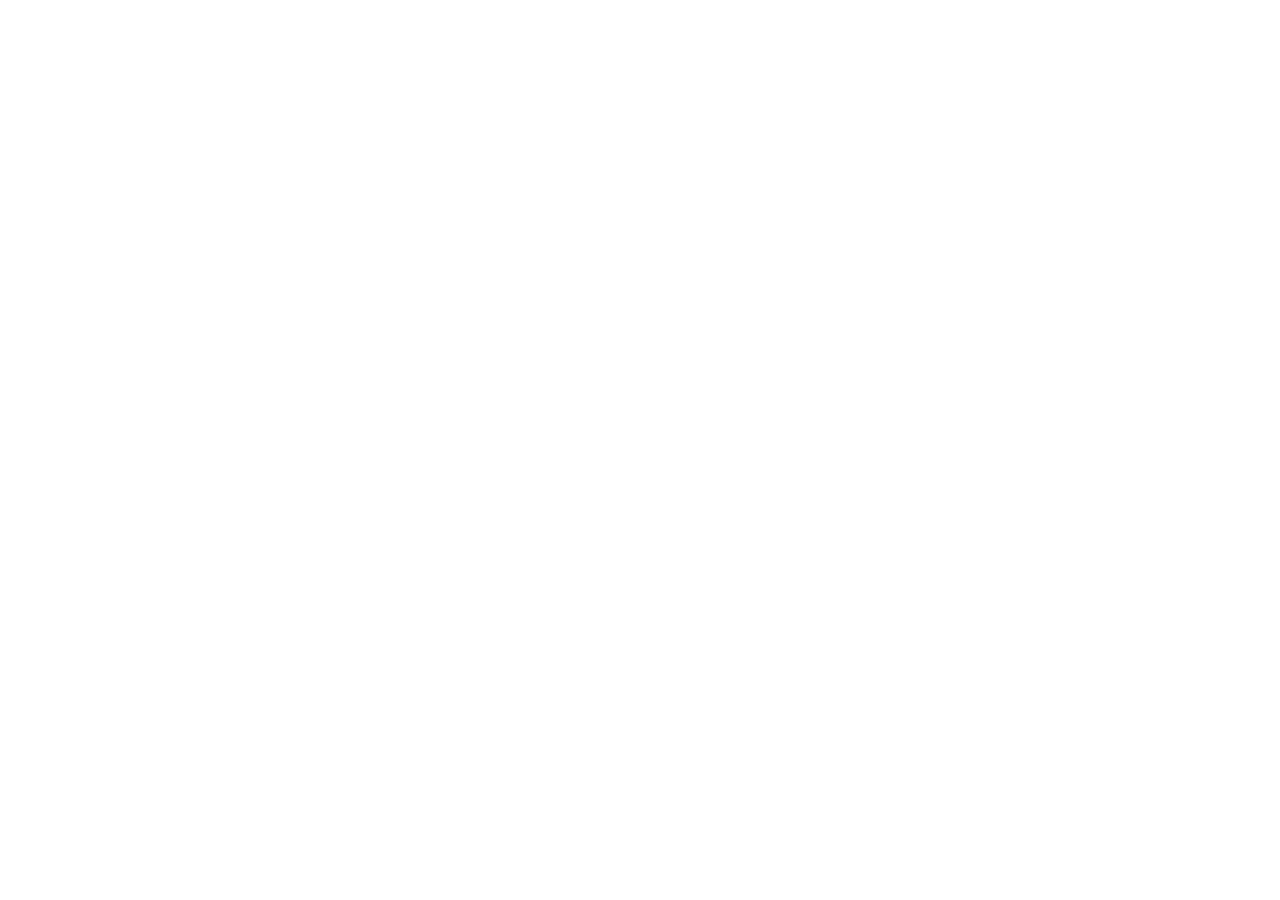
==== frontend-1-practice/index.html @ dd5604a0 "Initial commit" ====
<!DOCTYPE html>
<html lang="ru">
  <head>
    <meta charset="UTF-8" />
    <meta name="viewport" content="width=device-width, initial-scale=1.0" />
    <title>Выбор даты и времени</title>
    <link rel="stylesheet" href="styles.css" />
  </head>
  <body>
    <!--
      ЗАДАНИЕ
      ========
      Сверстать страницу выбора даты и времени по своему макету.

      Пока это только вёрстка. Никакого JavaScript — ни кликов,
      ни переходов, ни выбора дня. Всё статично.

      Стили пишите в styles.css. Разметку — здесь.
    -->

    <div class="page">
      <!-- Начните отсюда. Разметьте шапку, основную область
           с календарём и слотами, подвал. -->
    </div>
  </body>
</html>
---- frontend-1-practice/styles.css ----
/* Стили страницы.
   Пишите здесь. */

* {
  margin: 0;
  padding: 0;
  box-sizing: border-box;
}

body {
  min-height: 100vh;
  font-family: sans-serif;
}
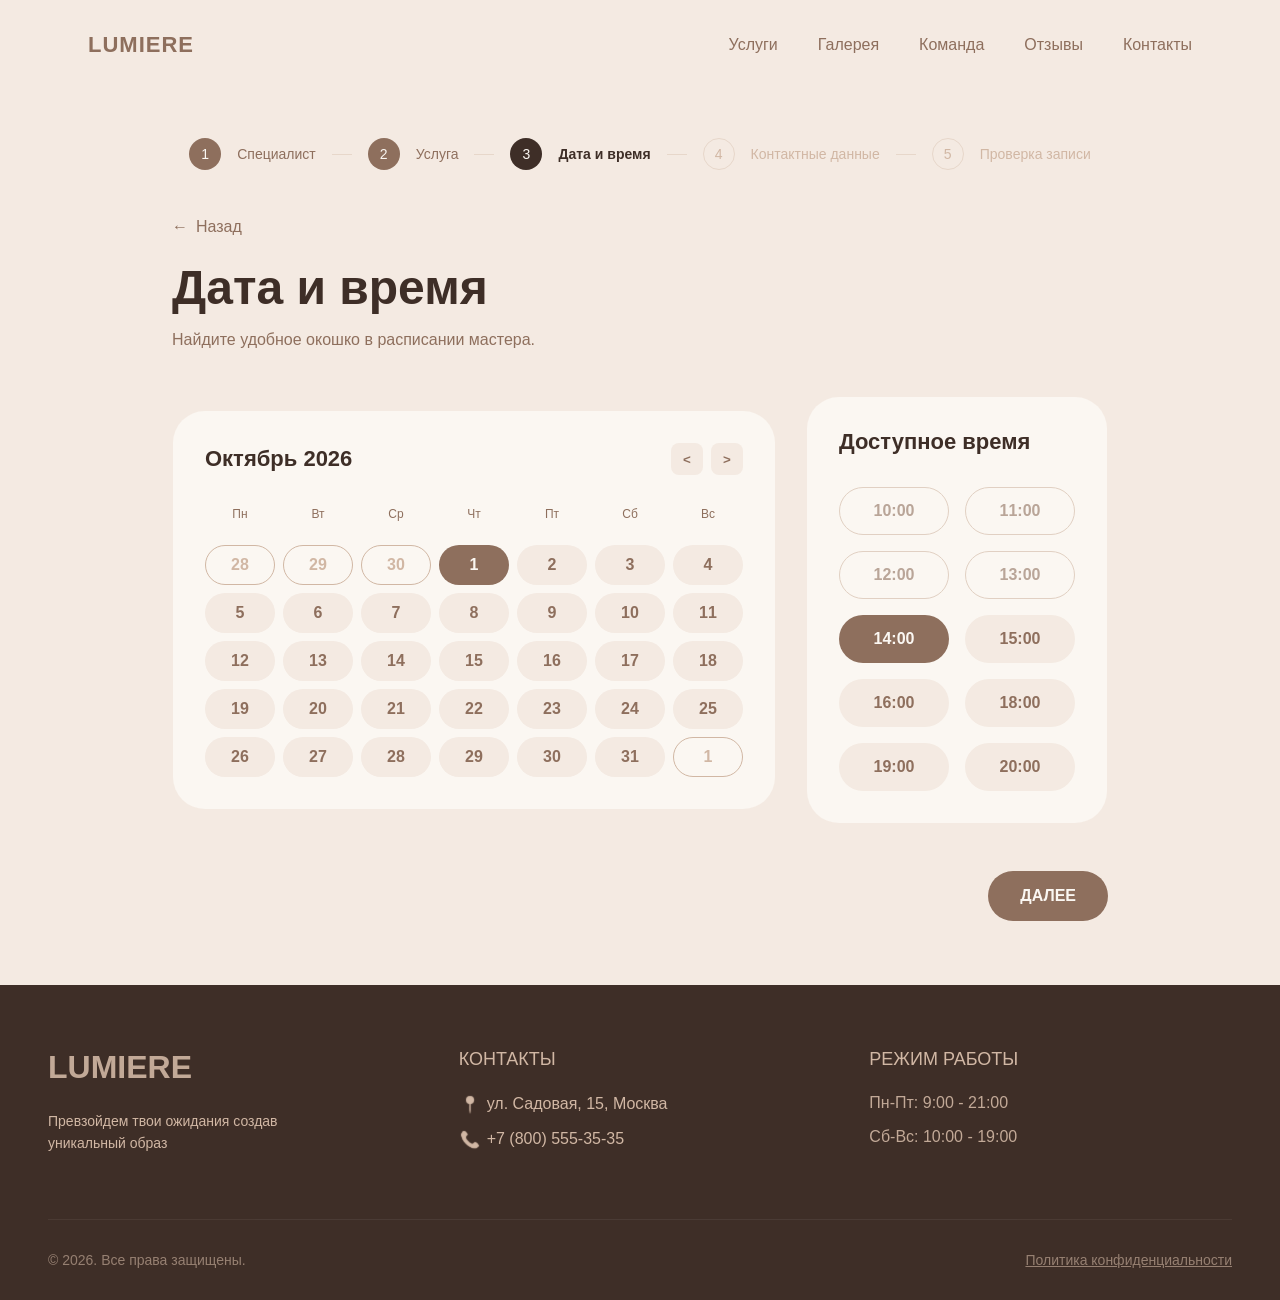
==== commit 0269d03c: "Задание 1. HTML/CSS" ====
--- a/frontend-1-practice/index.html
+++ b/frontend-1-practice/index.html
@@ -1,26 +1,185 @@
 <!DOCTYPE html>
 <html lang="ru">
-  <head>
-    <meta charset="UTF-8" />
-    <meta name="viewport" content="width=device-width, initial-scale=1.0" />
-    <title>Выбор даты и времени</title>
-    <link rel="stylesheet" href="styles.css" />
-  </head>
-  <body>
-    <!--
-      ЗАДАНИЕ
-      ========
-      Сверстать страницу выбора даты и времени по своему макету.
 
-      Пока это только вёрстка. Никакого JavaScript — ни кликов,
-      ни переходов, ни выбора дня. Всё статично.
+<head>
+  <meta charset="UTF-8" />
+  <meta name="viewport" content="width=device-width, initial-scale=1.0" />
+  <title>Выбор даты и времени</title>
+  <link rel="stylesheet" href="styles.css" />
+</head>
 
-      Стили пишите в styles.css. Разметку — здесь.
-    -->
+<body>
+  <header class="header">
+    <div class="header__logo">LUMIERE</div>
+    <div class="header__nav">
+      <div class="header__nav-list">
+        <a href="#" class="header__nav-item">Услуги</a>
+        <a href="#" class="header__nav-item">Галерея</a>
+        <a href="#" class="header__nav-item">Команда</a>
+        <a href="#" class="header__nav-item">Отзывы</a>
+        <a href="#" class="header__nav-item">Контакты</a>
+      </div>
+    </div>
+  </header>
 
-    <div class="page">
-      <!-- Начните отсюда. Разметьте шапку, основную область
-           с календарём и слотами, подвал. -->
+
+  <main class="booking">
+    <div class="stepper">
+      <div class="stepper__step stepper__step_complete">
+        <div class="stepper__circle">1</div>
+        <div class="stepper__label">Специалист</div>
+      </div>
+      <div class="stepper__step stepper__step_complete">
+        <div class="stepper__circle">2</div>
+        <div class="stepper__label">Услуга</div>
+      </div>
+      <div class="stepper__step stepper__step_active">
+        <div class="stepper__circle">3</div>
+        <div class="stepper__label">Дата и время</div>
+      </div>
+      <div class="stepper__step stepper__step_pending">
+        <div class="stepper__circle">4</div>
+        <div class="stepper__label">Контактные данные</div>
+      </div>
+      <div class="stepper__step stepper__step_pending">
+        <div class="stepper__circle">5</div>
+        <div class="stepper__label">Проверка записи</div>
+      </div>
     </div>
-  </body>
+
+    <section class="form">
+      <div class="form-header">
+        <a href="#" class="form-header__back-link">
+          <span class="form-header__back-icon">←</span> Назад
+        </a>
+
+        <div class="form-header__content">
+          <h1 class="form-header__title">Дата и время</h1>
+          <p class="form-header__subtitle">Найдите удобное окошко в расписании мастера.</p>
+        </div>
+      </div>
+
+      <div class="form-booking">
+        <div class="calendar">
+          <div class="calendar__header">
+            <h2 class="calendar__title">Октябрь 2026</h2>
+            <div class="calendar__nav">
+              <button class="calendar__nav-btn" aria-label="Предыдущий месяц">&lt;</button>
+              <button class="calendar__nav-btn" aria-label="Следующий месяц">&gt;</button>
+            </div>
+          </div>
+
+          <div class="calendar__grid">
+            <div class="calendar__weekday">Пн</div>
+            <div class="calendar__weekday">Вт</div>
+            <div class="calendar__weekday">Ср</div>
+            <div class="calendar__weekday">Чт</div>
+            <div class="calendar__weekday">Пт</div>
+            <div class="calendar__weekday">Сб</div>
+            <div class="calendar__weekday">Вс</div>
+
+            <button class="calendar__day calendar__day_other-month">28</button>
+            <button class="calendar__day calendar__day_other-month">29</button>
+            <button class="calendar__day calendar__day_other-month">30</button>
+            <button class="calendar__day calendar__day_selected">1</button>
+            <button class="calendar__day">2</button>
+            <button class="calendar__day">3</button>
+            <button class="calendar__day">4</button>
+
+            <button class="calendar__day">5</button>
+            <button class="calendar__day">6</button>
+            <button class="calendar__day">7</button>
+            <button class="calendar__day">8</button>
+            <button class="calendar__day">9</button>
+            <button class="calendar__day">10</button>
+            <button class="calendar__day">11</button>
+
+            <button class="calendar__day">12</button>
+            <button class="calendar__day">13</button>
+            <button class="calendar__day">14</button>
+            <button class="calendar__day">15</button>
+            <button class="calendar__day">16</button>
+            <button class="calendar__day">17</button>
+            <button class="calendar__day">18</button>
+
+            <button class="calendar__day">19</button>
+            <button class="calendar__day">20</button>
+            <button class="calendar__day">21</button>
+            <button class="calendar__day">22</button>
+            <button class="calendar__day">23</button>
+            <button class="calendar__day">24</button>
+            <button class="calendar__day">25</button>
+
+            <button class="calendar__day">26</button>
+            <button class="calendar__day">27</button>
+            <button class="calendar__day">28</button>
+            <button class="calendar__day">29</button>
+            <button class="calendar__day">30</button>
+            <button class="calendar__day">31</button>
+            <button class="calendar__day calendar__day_other-month">1</button>
+          </div>
+        </div>
+
+        <div class="time-slots">
+          <h2 class="time-slots__title">Доступное время</h2>
+          <div class="time-slots__grid">
+            <button class="time-slots__slot time-slots__slot_busy">10:00</button>
+            <button class="time-slots__slot time-slots__slot_busy">11:00</button>
+            <button class="time-slots__slot time-slots__slot_busy">12:00</button>
+            <button class="time-slots__slot time-slots__slot_busy">13:00</button>
+
+            <button class="time-slots__slot time-slots__slot_selected">14:00</button>
+
+            <button class="time-slots__slot">15:00</button>
+            <button class="time-slots__slot">16:00</button>
+            <button class="time-slots__slot">18:00</button>
+            <button class="time-slots__slot">19:00</button>
+            <button class="time-slots__slot">20:00</button>
+          </div>
+        </div>
+
+      </div>
+
+      <div class="form__button">Далее</div>
+    </section>
+  </main>
+
+
+  <footer class="footer">
+    <div class="footer__top">
+      <div class="footer__column">
+        <span class="footer__logo">LUMIERE</span>
+        <p class="footer__slogan">Превзойдем твои ожидания создав уникальный образ</p>
+      </div>
+
+      <div class="footer__column">
+        <h3 class="footer__heading">КОНТАКТЫ</h3>
+        <address class="footer__address">
+          <div class="footer__contact-item">
+            <span class="footer__icon">📍</span>
+            <span>ул. Садовая, 15, Москва</span>
+          </div>
+          <div class="footer__contact-item">
+            <span class="footer__icon">📞</span>
+            <a href="tel:+78005553535" class="footer__link">+7 (800) 555-35-35</a>
+          </div>
+        </address>
+      </div>
+
+      <div class="footer__column">
+        <h3 class="footer__heading">РЕЖИМ РАБОТЫ</h3>
+        <ul class="footer__list">
+          <li class="footer__list-item">Пн-Пт: 9:00 - 21:00</li>
+          <li class="footer__list-item">Сб-Вс: 10:00 - 19:00</li>
+        </ul>
+      </div>
+    </div>
+
+    <div class="footer__bottom">
+      <p class="footer__copyright">© 2026. Все права защищены.</p>
+      <a href="#" class="footer__policy-link">Политика конфиденциальности</a>
+    </div>
+  </footer>
+</body>
+
 </html>
--- a/frontend-1-practice/styles.css
+++ b/frontend-1-practice/styles.css
@@ -1,13 +1,586 @@
-/* Стили страницы.
-   Пишите здесь. */
-
-* {
+/* Base styles */
+:root {
+  /*  Primitives  */
+
+  /* Spacing */
+  --spacing-1: 8px;
+  --spacing-2: 16px;
+  --spacing-3: 24px;
+  --spacing-4: 32px;
+  --spacing-5: 40px;
+  --spacing-6: 48px;
+  --spacing-7: 56px;
+  --spacing-8: 64px;
+  --spacing-9: 72px;
+  --spacing-10: 80px;
+  --spacing-11: 88px;
+  --spacing-12: 96px;
+  --spacing-13: 104px;
+
+  /* Radius */
+  --radius-sm: 4px;
+  --radius-md: 8px;
+  --radius-lg: 16px;
+  --radius-xl: 32px;
+  --radius-2xl: 128px;
+  --radius-3xl: 360px;
+
+  /* Font Sizes */
+  --font-size-xs: 12px;
+  --font-size-sm: 14px;
+  --font-size-md: 16px;
+  --font-size-lg: 18px;
+  --font-size-xl: 22px;
+  --font-size-2xl: 32px;
+  --font-size-3xl: 48px;
+
+  /* Font Weights */
+  --font-weight-regular: 400;
+  --font-weight-medium: 500;
+  --font-weight-bold: 700;
+
+  /* Font Family */
+  --font-family: 'Inter', sans-serif;
+
+  /* Colors */
+  --color-50: #FBF7F2;
+  --color-100: #F4EAE2;
+  --color-200: #E7D7CA;
+  --color-400: #D1B7A4;
+  --color-500: #B58F7A;
+  --color-600: #8E6F5D;
+  --color-800: #6B4F42;
+  --color-900: #3E2E27;
+
+
+
+
+  /* Tokens */
+
+  /* Surface */
+  --surface-primary: var(--color-50);
+  --surface-secondary: var(--color-100);
+  --surface-brand: var(--color-600);
+  --surface-invert: var(--color-900);
+
+  /* Status */
+  --status-current: var(--color-900);
+  --status-completed: var(--color-600);
+  --status-pending: var(--color-200);
+  --status-divider: var(--color-200);
+
+  /* Control */
+  --control-default: var(--color-100);
+  --control-primary: var(--surface-brand);
+  --control-selected: var(--color-600);
+  --control-disabled: var(--color-200);
+  --danger: #FAEBE6;
+
+  /* Text */
+  --text-primary: var(--color-900);
+  --text-secondary: var(--color-600);
+  --text-tertiary: var(--color-400);
+  --text-brand: var(--color-600);
+  --text-invert: var(--color-50);
+  --text-control-primary: var(--text-invert);
+  --text-control-default: var(--color-100);
+  --text-control-selected: var(--control-selected);
+  --text-control-disabled: var(--surface/control-disabled);
+
+  /* Border */
+  --border-primary: var(--color-200);
+  --border-success: #94C81A;
+  --border-warning: #FFB81C;
+  --border-danger: #CF4A1D;
+
+  /* Semantic Text */
+  --text-success: var(--border-success);
+  --text-warning: var(--border-warning);
+  --text-danger: var(--border-danger);
+
+  /* Semantic Spacing */
+  --spacing-none: 0;
+  --spacing-sm: var(--spacing-1);
+  --spacing-md: var(--spacing-2);
+  --spacing-lg: var(--spacing-3);
+  --spacing-xl: var(--spacing-6);
+  --spacing-2xl: var(--radius-3xl);
+
+  /* Semantic Radius */
+  --radius-minimal: var(--radius-sm);
+  --radius-rounded: var(--radius-md);
+  --radius-full: var(--radius-3xl);
+
+  /* Semantic Font */
+  --font-size-display: var(--font-size-2xl);
+  --font-size-heading: var(--font-size-xl);
+  --font-size-title: var(--font-size-lg);
+  --font-size-body: var(--font-size-md);
+  --font-size-body-sm: var(--font-size-sm);
+  --font-size-caption: var(--font-size-xs);
+}
+
+*,
+*::before,
+*::after {
   margin: 0;
   padding: 0;
   box-sizing: border-box;
 }
 
 body {
-  min-height: 100vh;
-  font-family: sans-serif;
-}
+  font-family: var(--font-family);
+  background-color: var(--surface-secondary);
+  color: var(--text-primary);
+  font-size: var(--font-size-body);
+}
+
+a {
+  text-decoration: none;
+  color: inherit;
+}
+
+ul {
+  list-style: none;
+}
+
+button {
+  font-family: inherit;
+  border: none;
+  background: none;
+  cursor: pointer;
+}
+
+/* Header */
+.header {
+  display: flex;
+  justify-content: space-between;
+  align-items: center;
+  padding: var(--spacing-4) var(--spacing-6);
+  max-width: 1200px;
+  margin: 0 auto;
+}
+
+.header__logo {
+  font-size: var(--font-size-xl);
+  font-weight: var(--font-weight-bold);
+  letter-spacing: 1px;
+  color: var(--text-brand);
+}
+
+.header__nav-list {
+  display: flex;
+  gap: var(--spacing-5);
+}
+
+.header__nav-item {
+  color: var(--text-secondary);
+  font-size: var(--font-size-md);
+  transition: color 0.2s ease;
+  cursor: pointer;
+}
+
+.header__nav-item:hover {
+  color: var(--text-primary);
+}
+
+/* Stepper */
+.stepper {
+  display: flex;
+  flex-wrap: wrap;
+  justify-content: center;
+  align-items: center;
+  gap: var(--spacing-2);
+  padding: var(--spacing-6) 0;
+  margin: 0 auto;
+}
+
+.stepper__step {
+  display: flex;
+  align-items: center;
+  gap: var(--spacing-2);
+  position: relative;
+}
+
+/* Connector lines between steps */
+.stepper__step:not(:last-child)::after {
+  content: '';
+  display: block;
+  width: 20px;
+  height: 1px;
+  background-color: var(--status-divider);
+}
+
+.stepper__circle {
+  width: 32px;
+  height: 32px;
+  border-radius: var(--radius-full);
+  display: flex;
+  align-items: center;
+  justify-content: center;
+  font-size: var(--font-size-sm);
+  background-color: var(--status-pending);
+  color: var(--text-tertiary);
+  transition: all 0.3s ease;
+}
+
+.stepper__label {
+  font-size: var(--font-size-sm);
+  color: var(--text-tertiary);
+  white-space: nowrap;
+}
+
+.stepper__step_complete .stepper__circle {
+  background-color: var(--status-completed);
+  color: var(--text-invert);
+}
+
+.stepper__step_complete .stepper__label {
+  color: var(--text-secondary);
+}
+
+.stepper__step_active .stepper__circle {
+  background-color: var(--status-current);
+  color: var(--text-invert);
+}
+
+.stepper__step_active .stepper__label {
+  color: var(--text-primary);
+  font-weight: var(--font-weight-bold);
+}
+
+.stepper__step_pending .stepper__circle {
+  background-color: transparent;
+  border: 1px solid var(--border-primary);
+  color: var(--text-tertiary);
+}
+
+/* Main */
+.booking {
+  max-width: 1000px;
+  margin: 0 auto;
+  padding: 0 var(--spacing-4);
+}
+
+.form-header {
+  margin-bottom: var(--spacing-6);
+}
+
+.form-header__back-link {
+  display: inline-flex;
+  align-items: center;
+  gap: var(--spacing-1);
+  color: var(--text-secondary);
+  font-size: var(--font-size-md);
+  margin-bottom: var(--spacing-3);
+  transition: color 0.2s ease;
+  cursor: pointer;
+}
+
+.form-header__back-link:hover {
+  color: var(--text-primary);
+}
+
+.form-header__title {
+  font-size: var(--font-size-3xl);
+  font-weight: var(--font-weight-bold);
+  color: var(--text-primary);
+  margin-bottom: var(--spacing-2);
+}
+
+.form-header__subtitle {
+  font-size: var(--font-size-md);
+  color: var(--text-secondary);
+}
+
+.form-booking {
+  display: flex;
+  flex-wrap: wrap;
+  justify-content: center;
+  align-items: center;
+  gap: var(--spacing-4);
+  margin-bottom: var(--spacing-6);
+}
+
+/* Calender */
+.calendar {
+  background: var(--surface-primary);
+  border-radius: var(--radius-xl);
+  padding: var(--spacing-4);
+}
+
+.calendar__header {
+  display: flex;
+  justify-content: space-between;
+  align-items: center;
+  margin-bottom: var(--spacing-4);
+}
+
+.calendar__title {
+  font-size: var(--font-size-xl);
+  font-weight: var(--font-weight-bold);
+  color: var(--text-primary);
+}
+
+.calendar__nav {
+  display: flex;
+  gap: var(--spacing-1);
+}
+
+.calendar__nav-btn {
+  width: 32px;
+  height: 32px;
+  font-weight: var(--font-weight-bold);
+  border-radius: var(--radius-md);
+  background: var(--control-default);
+  color: var(--text-secondary);
+  display: flex;
+  align-items: center;
+  justify-content: center;
+  transition: all 0.2s ease;
+}
+
+.calendar__nav-btn:hover {
+  background: var(--surface-brand);
+  color: var(--text-control-selected);
+}
+
+.calendar__grid {
+  display: grid;
+  grid-template-columns: repeat(7, 1fr);
+  gap: var(--spacing-1);
+}
+
+.calendar__weekday {
+  text-align: center;
+  font-size: var(--font-size-xs);
+  color: var(--text-secondary);
+  font-weight: var(--font-weight-medium);
+  padding-bottom: var(--spacing-2);
+}
+
+.calendar__day {
+  /* aspect-ratio: 2/1; */
+  width: 70px;
+  height: 40px;
+  border-radius: var(--radius-full);
+  display: flex;
+  align-items: center;
+  justify-content: center;
+  font-size: var(--font-size-md);
+  color: var(--text-brand);
+  font-weight: var(--font-weight-bold);
+  background-color: var(--text-control-default);
+  border: 1px solid transparent;
+  transition: all 0.2s ease;
+}
+
+.calendar__day:hover:not(.calendar__day_other-month) {
+  opacity: 0.6;
+}
+
+.calendar__day_other-month {
+  background-color: transparent;
+  color: var(--text-tertiary);
+  border: 1px solid var(--text-tertiary);
+  cursor: default;
+}
+
+.calendar__day_selected {
+  background: var(--control-selected);
+  color: var(--text-invert);
+  font-weight: var(--font-weight-bold);
+}
+
+.calendar__day_selected:hover {
+  background: var(--color-800);
+}
+
+/* Time slot */
+.time-slots {
+  background-color: var(--surface-primary);
+  border-radius: var(--radius-xl);
+  padding: var(--spacing-4);
+  min-width: 300px;
+}
+
+.time-slots__title {
+  font-size: var(--font-size-xl);
+  font-weight: var(--font-weight-bold);
+  margin-bottom: var(--spacing-4);
+  color: var(--text-primary);
+}
+
+.time-slots__grid {
+  display: grid;
+  grid-template-columns: repeat(2, 1fr);
+  gap: var(--spacing-2);
+}
+
+.time-slots__slot {
+  height: 48px;
+  border-radius: var(--radius-full);
+  font-size: var(--font-size-md);
+  font-weight: var(--font-weight-medium);
+  transition: all 0.2s ease;
+
+  background: var(--surface-secondary);
+  color: var(--text-brand);
+  font-weight: var(--font-weight-bold);
+}
+
+.time-slots__slot:hover:not(:disabled):not(.time-slots__slot_busy) {
+  opacity: 0.6;
+}
+
+.time-slots__slot_selected {
+  background: var(--control-selected);
+  color: var(--text-invert);
+}
+
+.time-slots__slot_selected:hover {
+  background: var(--color-800);
+  border-color: var(--color-800);
+}
+
+.time-slots__slot_busy {
+  background: transparent;
+  border: 1px solid var(--text-tertiary);
+  cursor: not-allowed;
+  opacity: 0.6;
+}
+
+.form__button {
+  display: block;
+  width: fit-content;
+  margin-left: auto;
+  padding: var(--spacing-2) var(--spacing-4);
+  background: var(--control-primary);
+  color: var(--text-control-primary);
+  font-size: var(--font-size-md);
+  font-weight: var(--font-weight-bold);
+  border-radius: var(--radius-full);
+  text-transform: uppercase;
+  transition: all 0.2s ease;
+  cursor: pointer;
+}
+
+.form__button:hover {
+  opacity: 0.6;
+}
+
+/* Footer */
+.footer {
+  background: var(--surface-invert);
+  color: var(--text-tertiary);
+  padding: var(--spacing-8) var(--spacing-6) var(--spacing-4);
+  margin-top: var(--spacing-8);
+}
+
+.footer__top {
+  display: flex;
+  justify-content: space-between;
+  gap: var(--spacing-6);
+  max-width: 1200px;
+  margin: 0 auto var(--spacing-8);
+  flex-wrap: wrap;
+}
+
+.footer__column {
+  flex: 1;
+  min-width: 200px;
+}
+
+.footer__logo {
+  font-size: var(--font-size-2xl);
+  font-weight: var(--font-weight-bold);
+  display: block;
+  margin-bottom: var(--spacing-3);
+  opacity: 0.9;
+}
+
+.footer__slogan {
+  font-size: var(--font-size-sm);
+  max-width: 250px;
+  line-height: 1.6;
+}
+
+.footer__heading {
+  font-size: var(--font-size-lg);
+  margin-bottom: var(--spacing-3);
+  font-weight: var(--font-weight-medium);
+  text-transform: uppercase;
+}
+
+.footer__icon {
+  color: transparent;
+  text-shadow: 1px 1px 1px var(--text-tertiary);
+}
+
+.footer__address {
+  font-style: normal;
+  display: flex;
+  flex-direction: column;
+  gap: var(--spacing-2);
+}
+
+.footer__contact-item {
+  display: flex;
+  align-items: center;
+  gap: var(--spacing-1);
+  font-size: var(--font-size-md);
+}
+
+.footer__link {
+  transition: opacity 0.2s;
+}
+
+.footer__link:hover {
+  opacity: 0.6;
+  text-decoration: underline;
+}
+
+.footer__list {
+  display: flex;
+  flex-direction: column;
+  gap: var(--spacing-2);
+}
+
+.footer__list-item {
+  font-size: var(--font-size-md);
+  opacity: 0.9;
+}
+
+.footer__bottom {
+  max-width: 1200px;
+  margin: 0 auto;
+  padding-top: var(--spacing-4);
+  border-top: 1px solid rgba(251, 247, 242, 0.1);
+  display: flex;
+  justify-content: space-between;
+  align-items: center;
+  font-size: var(--font-size-sm);
+  opacity: 0.6;
+
+  flex-wrap: wrap;
+}
+
+.footer__policy-link {
+  transition: opacity 0.2s;
+  text-decoration: underline;
+}
+
+.footer__policy-link:hover {
+  opacity: 0.6;
+}
+
+@media (max-width: 1000px) {
+  .header {
+    flex-direction: column;
+    gap: var(--spacing-2);
+  }
+
+  .time-slots {
+    min-width: 450px;
+  }
+}
